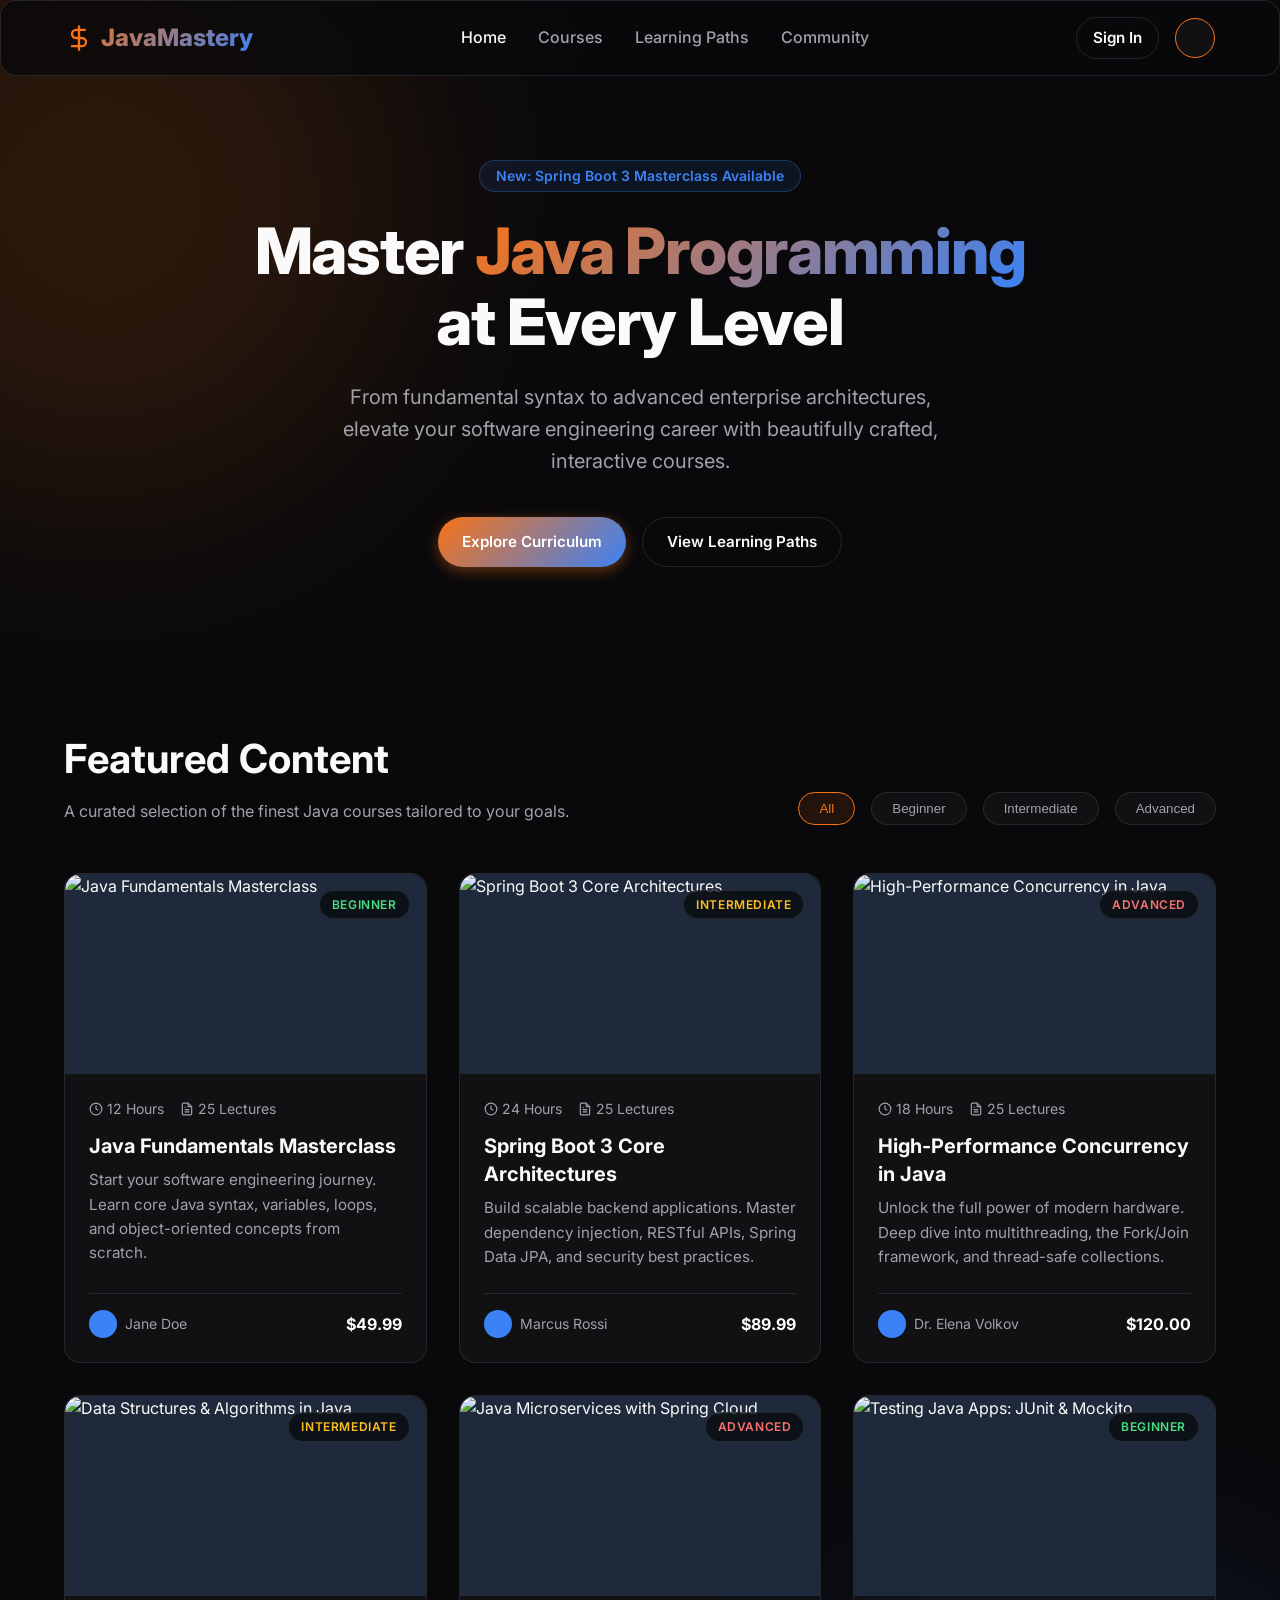
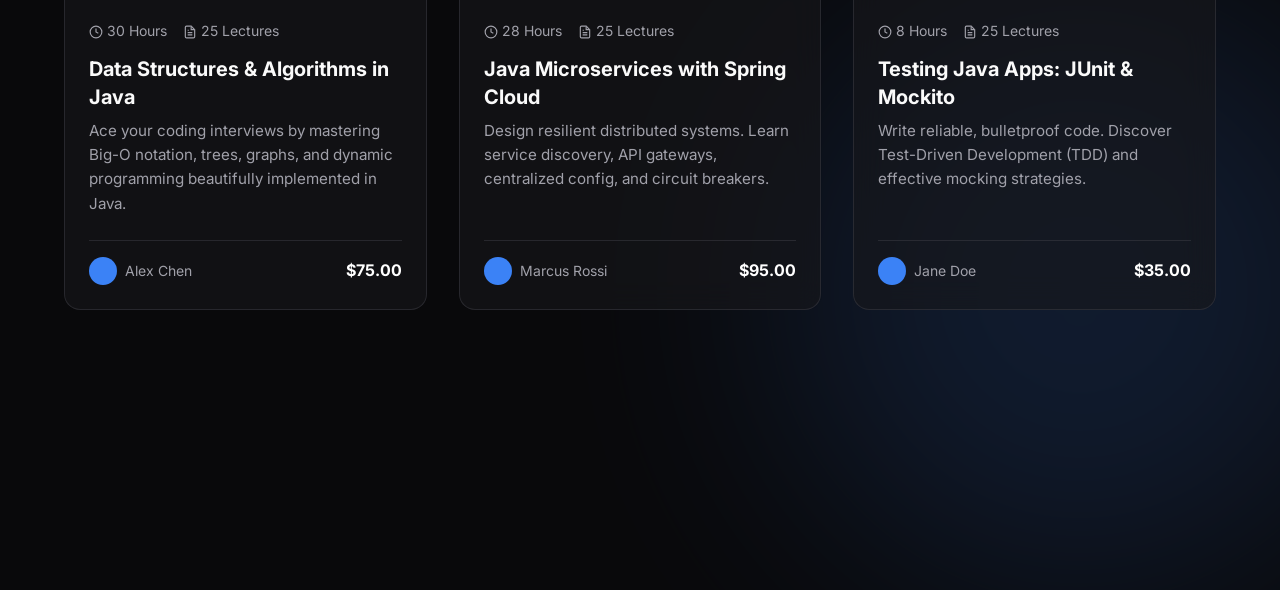
==== index.html @ f6ea21b9 "Initial commit of Java LMS project" ====
<!DOCTYPE html>
<html lang="en">

<head>
  <meta charset="UTF-8">
  <meta name="viewport" content="width=device-width, initial-scale=1.0">
  <title>Java Mastery | Premium Learning Platform</title>
  <meta name="description"
    content="Master Java programming from basic fundamentals to enterprise architectures with our premium courses.">
  <link rel="preconnect" href="https://fonts.googleapis.com">
  <link rel="preconnect" href="https://fonts.gstatic.com" crossorigin>
  <link href="https://fonts.googleapis.com/css2?family=Inter:wght@400;500;600;700;800&display=swap" rel="stylesheet">
  <link rel="stylesheet" href="styles.css">
</head>

<body>
  <!-- Ambient Background -->
  <div class="bg-glow-1"></div>
  <div class="bg-glow-2"></div>

  <!-- Navigation -->
  <nav class="navbar glass">
    <a href="index.html" class="nav-brand">
      <svg width="28" height="28" viewBox="0 0 24 24" fill="none" stroke="currentColor" stroke-width="2"
        stroke-linecap="round" stroke-linejoin="round" style="color: var(--primary);">
        <path d="M12 2v20M17 5H9.5a3.5 3.5 0 0 0 0 7h5a3.5 3.5 0 0 1 0 7H6" />
      </svg>
      JavaMastery
    </a>
    <ul class="nav-links">
      <li><a href="#" class="active">Home</a></li>
      <li><a href="#courses">Courses</a></li>
      <li><a href="#">Learning Paths</a></li>
      <li><a href="#">Community</a></li>
    </ul>
    <div class="nav-actions">
      <a href="auth.html" class="btn btn-outline"
        style="border-radius: 9999px; padding: 0.5rem 1rem; text-decoration: none;">Sign In</a>
      <div class="avatar"></div>
    </div>
  </nav>

  <!-- Hero Section -->
  <header class="hero">
    <div class="badge">New: Spring Boot 3 Masterclass Available</div>
    <h1>Master <span class="text-gradient">Java Programming</span> at Every Level</h1>
    <p>From fundamental syntax to advanced enterprise architectures, elevate your software engineering career with
      beautifully crafted, interactive courses.</p>
    <div class="hero-buttons">
      <a href="#courses" class="btn btn-primary">Explore Curriculum</a>
      <a href="#" class="btn btn-outline">View Learning Paths</a>
    </div>
  </header>

  <!-- Courses Grid Section -->
  <section id="courses" class="courses-section">
    <div class="section-header">
      <div>
        <h2 class="section-title">Featured Content</h2>
        <p class="section-subtitle">A curated selection of the finest Java courses tailored to your goals.</p>
      </div>
      <div class="filter-tabs" id="filter-tabs">
        <button class="filter-tab active" data-filter="all">All</button>
        <button class="filter-tab" data-filter="beginner">Beginner</button>
        <button class="filter-tab" data-filter="intermediate">Intermediate</button>
        <button class="filter-tab" data-filter="advanced">Advanced</button>
      </div>
    </div>

    <!-- Rendered dynamically via JavaScript -->
    <div class="grid" id="courses-grid">
      <!-- Cards will be injected here -->
    </div>
  </section>

  <script src="app.js"></script>
</body>

</html>
---- styles.css ----
:root {
  --bg-dark: #09090b;
  --bg-card: rgba(24, 24, 27, 0.6);
  --bg-card-hover: rgba(39, 39, 42, 0.8);
  --primary: #f97316;
  /* Java orange */
  --primary-hover: #ea580c;
  --secondary: #3b82f6;
  /* Complementary blue */
  --secondary-hover: #2563eb;
  --text-main: #fafafa;
  --text-muted: #a1a1aa;
  --border-color: rgba(63, 63, 70, 0.5);
  --java-gradient: linear-gradient(135deg, var(--primary) 0%, var(--secondary) 100%);
  --glass-blur: blur(16px);
}

* {
  margin: 0;
  padding: 0;
  box-sizing: border-box;
}

body {
  font-family: 'Inter', system-ui, -apple-system, sans-serif;
  background-color: var(--bg-dark);
  color: var(--text-main);
  line-height: 1.6;
  min-height: 100vh;
  overflow-x: hidden;
  position: relative;
}

/* Background Effects */
.bg-glow-1,
.bg-glow-2 {
  position: absolute;
  width: 600px;
  height: 600px;
  border-radius: 50%;
  filter: blur(120px);
  z-index: -1;
  opacity: 0.15;
}

.bg-glow-1 {
  background: var(--primary);
  top: -100px;
  left: -200px;
  animation: float 20s ease-in-out infinite alternate;
}

.bg-glow-2 {
  background: var(--secondary);
  bottom: -200px;
  right: -100px;
  animation: float 25s ease-in-out infinite alternate-reverse;
}

@keyframes float {
  0% {
    transform: translateY(0) scale(1);
  }

  50% {
    transform: translateY(-50px) scale(1.1);
  }

  100% {
    transform: translateY(0) scale(1);
  }
}

/* Glassmorphism Utilities */
.glass {
  background: var(--bg-card);
  backdrop-filter: var(--glass-blur);
  -webkit-backdrop-filter: var(--glass-blur);
  border: 1px solid var(--border-color);
  border-radius: 16px;
  transition: all 0.3s cubic-bezier(0.4, 0, 0.2, 1);
}

/* Buttons */
.btn {
  display: inline-flex;
  align-items: center;
  justify-content: center;
  padding: 0.75rem 1.5rem;
  font-weight: 600;
  border-radius: 9999px;
  cursor: pointer;
  transition: all 0.2s ease;
  text-decoration: none;
  border: none;
  font-family: inherit;
  font-size: 0.95rem;
}

.btn-primary {
  background: var(--java-gradient);
  color: white;
  box-shadow: 0 4px 14px 0 rgba(249, 115, 22, 0.39);
}

.btn-primary:hover {
  transform: translateY(-2px);
  box-shadow: 0 6px 20px rgba(249, 115, 22, 0.4);
}

.btn-outline {
  background: transparent;
  border: 1px solid var(--border-color);
  color: var(--text-main);
}

.btn-outline:hover {
  background: rgba(255, 255, 255, 0.05);
  border-color: var(--text-main);
}

/* Navbar */
.navbar {
  position: fixed;
  top: 0;
  left: 0;
  right: 0;
  display: flex;
  justify-content: space-between;
  align-items: center;
  padding: 1rem 5%;
  z-index: 100;
  background: rgba(9, 9, 11, 0.8);
  backdrop-filter: blur(12px);
  border-bottom: 1px solid var(--border-color);
}

.nav-brand {
  font-size: 1.5rem;
  font-weight: 800;
  background: var(--java-gradient);
  -webkit-background-clip: text;
  -webkit-text-fill-color: transparent;
  display: flex;
  align-items: center;
  gap: 0.5rem;
  text-decoration: none;
}

.nav-links {
  display: flex;
  gap: 2rem;
  list-style: none;
}

.nav-links a {
  color: var(--text-muted);
  text-decoration: none;
  font-weight: 500;
  transition: color 0.2s;
}

.nav-links a:hover,
.nav-links a.active {
  color: var(--text-main);
}

.nav-actions {
  display: flex;
  gap: 1rem;
  align-items: center;
}

.avatar {
  width: 40px;
  height: 40px;
  border-radius: 50%;
  background: var(--bg-card);
  border: 1px solid var(--primary);
  cursor: pointer;
}

/* Hero Section */
.hero {
  padding: 10rem 5% 5rem;
  text-align: center;
  max-width: 900px;
  margin: 0 auto;
}

.badge {
  display: inline-block;
  padding: 0.25rem 1rem;
  border-radius: 9999px;
  background: rgba(59, 130, 246, 0.1);
  color: var(--secondary);
  border: 1px solid rgba(59, 130, 246, 0.3);
  font-size: 0.875rem;
  font-weight: 600;
  margin-bottom: 1.5rem;
}

.hero h1 {
  font-size: 4rem;
  line-height: 1.1;
  font-weight: 800;
  letter-spacing: -0.02em;
  margin-bottom: 1.5rem;
}

.text-gradient {
  background: var(--java-gradient);
  -webkit-background-clip: text;
  -webkit-text-fill-color: transparent;
}

.hero p {
  color: var(--text-muted);
  font-size: 1.25rem;
  margin-bottom: 2.5rem;
  max-width: 600px;
  margin-inline: auto;
}

.hero-buttons {
  display: flex;
  gap: 1rem;
  justify-content: center;
}

/* Course Grid */
.courses-section {
  padding: 5rem 5%;
  max-width: 1400px;
  margin: 0 auto;
}

.section-header {
  display: flex;
  justify-content: space-between;
  align-items: flex-end;
  margin-bottom: 3rem;
}

.section-title {
  font-size: 2.5rem;
  font-weight: 700;
}

.section-subtitle {
  color: var(--text-muted);
  margin-top: 0.5rem;
}

.filter-tabs {
  display: flex;
  gap: 1rem;
}

.filter-tab {
  background: var(--bg-card);
  border: 1px solid var(--border-color);
  color: var(--text-muted);
  padding: 0.5rem 1.25rem;
  border-radius: 9999px;
  cursor: pointer;
  transition: all 0.2s;
}

.filter-tab.active,
.filter-tab:hover {
  background: rgba(249, 115, 22, 0.1);
  color: var(--primary);
  border-color: var(--primary);
}

.grid {
  display: grid;
  grid-template-columns: repeat(auto-fill, minmax(320px, 1fr));
  gap: 2rem;
}

.course-card {
  display: flex;
  flex-direction: column;
  overflow: hidden;
  text-decoration: none;
  color: inherit;
  cursor: pointer;
}

.course-card:hover {
  transform: translateY(-8px);
  border-color: var(--primary);
  box-shadow: 0 10px 30px rgba(0, 0, 0, 0.5);
}

.course-image-wrapper {
  position: relative;
  width: 100%;
  height: 200px;
  background: #1e293b;
  overflow: hidden;
  border-radius: 16px 16px 0 0;
}

.course-image-wrapper img {
  width: 100%;
  height: 100%;
  object-fit: cover;
  transition: transform 0.5s ease;
}

.course-card:hover .course-image-wrapper img {
  transform: scale(1.05);
}

.course-level {
  position: absolute;
  top: 1rem;
  right: 1rem;
  background: rgba(0, 0, 0, 0.6);
  backdrop-filter: blur(8px);
  padding: 0.25rem 0.75rem;
  border-radius: 9999px;
  font-size: 0.75rem;
  font-weight: 600;
  text-transform: uppercase;
  letter-spacing: 0.05em;
  border: 1px solid rgba(255, 255, 255, 0.1);
}

.level-beginner {
  color: #4ade80;
}

.level-intermediate {
  color: #fbbf24;
}

.level-advanced {
  color: #f87171;
}

.course-content {
  padding: 1.5rem;
  flex: 1;
  display: flex;
  flex-direction: column;
}

.course-meta {
  display: flex;
  gap: 1rem;
  color: var(--text-muted);
  font-size: 0.875rem;
  margin-bottom: 0.75rem;
}

.course-meta span {
  display: flex;
  align-items: center;
  gap: 0.25rem;
}

.course-title {
  font-size: 1.25rem;
  font-weight: 700;
  margin-bottom: 0.5rem;
  line-height: 1.4;
}

.course-desc {
  color: var(--text-muted);
  font-size: 0.95rem;
  margin-bottom: 1.5rem;
  flex: 1;
}

.course-footer {
  display: flex;
  justify-content: space-between;
  align-items: center;
  padding-top: 1rem;
  border-top: 1px solid var(--border-color);
}

.instructor {
  display: flex;
  align-items: center;
  gap: 0.5rem;
}

.instructor-avatar {
  width: 28px;
  height: 28px;
  border-radius: 50%;
  background: var(--secondary);
}

.instructor-name {
  font-size: 0.875rem;
  color: var(--text-muted);
}

.price {
  font-weight: 700;
  color: white;
}

/* COURSE PLAYER LAYOUT */
.player-layout {
  display: flex;
  height: 100vh;
  overflow: hidden;
  background-color: var(--bg-dark);
}

.player-sidebar {
  width: 350px;
  background: rgba(9, 9, 11, 0.9);
  border-right: 1px solid var(--border-color);
  display: flex;
  flex-direction: column;
  z-index: 10;
  transition: transform 0.3s ease;
}

.sidebar-header {
  padding: 1.5rem;
  border-bottom: 1px solid var(--border-color);
  display: flex;
  align-items: center;
  gap: 1rem;
}

.back-btn {
  color: var(--text-muted);
  background: none;
  border: none;
  cursor: pointer;
  display: flex;
  align-items: center;
  justify-content: center;
  width: 36px;
  height: 36px;
  border-radius: 50%;
  transition: background 0.2s;
}

.back-btn:hover {
  background: rgba(255, 255, 255, 0.1);
  color: white;
}

.course-progress {
  padding: 1.5rem;
  border-bottom: 1px solid var(--border-color);
}

.progress-header {
  display: flex;
  justify-content: space-between;
  margin-bottom: 0.5rem;
  font-size: 0.875rem;
}

.progress-bar {
  height: 6px;
  background: rgba(255, 255, 255, 0.1);
  border-radius: 3px;
  overflow: hidden;
}

.progress-fill {
  height: 100%;
  background: var(--java-gradient);
  width: 12%;
  /* dynamic */
  border-radius: 3px;
}

.curriculum {
  flex: 1;
  overflow-y: auto;
}

.section {
  border-bottom: 1px solid var(--border-color);
}

.section-header-btn {
  width: 100%;
  text-align: left;
  background: none;
  border: none;
  padding: 1rem 1.5rem;
  color: var(--text-main);
  font-weight: 600;
  cursor: pointer;
  display: flex;
  justify-content: space-between;
  align-items: center;
  transition: background 0.2s;
}

.section-header-btn:hover {
  background: rgba(255, 255, 255, 0.03);
}

.section-header-btn svg {
  transition: transform 0.2s;
}

.section.active .section-header-btn svg {
  transform: rotate(180deg);
}

.section-content {
  display: none;
  background: rgba(0, 0, 0, 0.2);
}

.section.active .section-content {
  display: block;
}

.lesson-item {
  display: flex;
  align-items: flex-start;
  gap: 1rem;
  padding: 0.75rem 1.5rem;
  cursor: pointer;
  transition: background 0.2s;
  color: var(--text-muted);
  text-decoration: none;
}

.lesson-item:hover {
  background: rgba(255, 255, 255, 0.05);
}

.lesson-item.active {
  background: rgba(59, 130, 246, 0.1);
  color: var(--secondary);
  border-left: 2px solid var(--secondary);
}

.lesson-icon {
  margin-top: 0.2rem;
  color: inherit;
}

.lesson-details {
  flex: 1;
}

.lesson-title {
  font-size: 0.95rem;
  margin-bottom: 0.2rem;
}

.lesson-duration {
  font-size: 0.75rem;
  opacity: 0.7;
}

.player-main {
  flex: 1;
  display: flex;
  flex-direction: column;
  overflow-y: auto;
  position: relative;
}

/* Add subtle texture background */
.player-main::before {
  content: '';
  position: absolute;
  top: 0;
  left: 0;
  right: 0;
  height: 50vh;
  background: radial-gradient(circle at top, rgba(59, 130, 246, 0.1) 0%, transparent 60%);
  z-index: 0;
  pointer-events: none;
}

.video-container {
  width: 100%;
  max-width: 1200px;
  margin: 0 auto;
  padding: 2rem;
  position: relative;
  z-index: 1;
}

.video-wrapper {
  position: relative;
  width: 100%;
  padding-bottom: 56.25%;
  /* 16:9 aspect ratio */
  background: #000;
  border-radius: 16px;
  overflow: hidden;
  box-shadow: 0 20px 40px rgba(0, 0, 0, 0.5);
  border: 1px solid var(--border-color);
}

.video-placeholder {
  position: absolute;
  top: 0;
  left: 0;
  width: 100%;
  height: 100%;
  display: flex;
  flex-direction: column;
  align-items: center;
  justify-content: center;
  background: linear-gradient(to bottom right, #1e293b, #0f172a);
}

.play-button {
  width: 80px;
  height: 80px;
  background: rgba(249, 115, 22, 0.9);
  border-radius: 50%;
  display: flex;
  align-items: center;
  justify-content: center;
  cursor: pointer;
  transition: all 0.3s cubic-bezier(0.175, 0.885, 0.32, 1.275);
  box-shadow: 0 0 30px rgba(249, 115, 22, 0.4);
}

.play-button:hover {
  transform: scale(1.1);
  background: var(--primary);
  box-shadow: 0 0 50px rgba(249, 115, 22, 0.6);
}

.play-button svg {
  color: white;
  margin-left: 6px;
  /* optial alignment for play triangle */
}

.video-overlay-text {
  margin-top: 1.5rem;
  font-size: 1.25rem;
  font-weight: 600;
  color: rgba(255, 255, 255, 0.8);
}

.content-area {
  max-width: 1200px;
  margin: 0 auto;
  width: 100%;
  padding: 0 2rem 4rem;
  position: relative;
  z-index: 1;
}

.content-header {
  display: flex;
  justify-content: space-between;
  align-items: center;
  margin-bottom: 2rem;
}

.lesson-main-title {
  font-size: 2rem;
  font-weight: 700;
}

.content-tabs {
  display: flex;
  gap: 2rem;
  border-bottom: 1px solid var(--border-color);
  margin-bottom: 2rem;
}

.tab-btn {
  background: none;
  border: none;
  color: var(--text-muted);
  font-size: 1rem;
  font-weight: 500;
  padding: 1rem 0;
  cursor: pointer;
  position: relative;
  transition: color 0.2s;
}

.tab-btn:hover {
  color: var(--text-main);
}

.tab-btn.active {
  color: var(--primary);
}

.tab-btn.active::after {
  content: '';
  position: absolute;
  bottom: -1px;
  left: 0;
  right: 0;
  height: 2px;
  background: var(--primary);
  border-radius: 2px 2px 0 0;
}

.tab-pane {
  display: none;
  animation: fadeIn 0.3s ease;
}

.tab-pane.active {
  display: block;
}

@keyframes fadeIn {
  from {
    opacity: 0;
    transform: translateY(10px);
  }

  to {
    opacity: 1;
    transform: translateY(0);
  }
}

.overview-content h3 {
  margin-top: 2rem;
  margin-bottom: 1rem;
  font-size: 1.25rem;
  color: var(--text-main);
}

.overview-content p {
  color: var(--text-muted);
  margin-bottom: 1rem;
}

/* Code Snippet Area in Overview */
.code-block {
  background: #1e1e1e;
  border-radius: 8px;
  padding: 1.5rem;
  font-family: 'Consolas', 'Monaco', monospace;
  font-size: 0.9rem;
  color: #d4d4d4;
  overflow-x: auto;
  border: 1px solid var(--border-color);
  margin: 1.5rem 0;
}

.kw {
  color: #569cd6;
}

/* keyword */
.str {
  color: #ce9178;
}

/* string */
.typ {
  color: #4ec9b0;
}

/* type */
.cmnt {
  color: #6a9955;
}

/* comment */
.fn {
  color: #dcdcaa;
}

/* function */

/* Responsive */
@media (max-width: 1024px) {
  .hero h1 {
    font-size: 3rem;
  }

  .player-sidebar {
    position: absolute;
    left: -350px;
    height: 100%;
    box-shadow: 20px 0 50px rgba(0, 0, 0, 0.5);
  }

  .player-sidebar.show {
    left: 0;
  }

  .menu-toggle {
    display: block;
  }
}

@media (max-width: 768px) {
  .hero h1 {
    font-size: 2.5rem;
  }

  .nav-links {
    display: none;
  }

  .grid {
    grid-template-columns: 1fr;
  }

  .video-container {
    padding: 1rem;
  }

  .content-area {
    padding: 0 1rem 2rem;
  }

  .content-tabs {
    gap: 1rem;
    overflow-x: auto;
    white-space: nowrap;
  }
}

/* Auth Pages */
.auth-page {
  display: flex;
  align-items: center;
  justify-content: center;
  min-height: 100vh;
  padding: 2rem;
  background-color: var(--bg-dark);
}

.auth-container {
  width: 100%;
  max-width: 450px;
  position: relative;
  overflow: hidden;
  padding: 3rem 2.5rem;
  z-index: 10;
  box-shadow: 0 25px 50px -12px rgba(0, 0, 0, 0.5);
}

.auth-header {
  text-align: center;
  margin-bottom: 2.5rem;
}

.auth-title {
  font-size: 2rem;
  font-weight: 700;
  margin-bottom: 0.5rem;
}

.auth-subtitle {
  color: var(--text-muted);
}

.auth-form-group {
  margin-bottom: 1.5rem;
}

.auth-label {
  display: block;
  font-size: 0.875rem;
  font-weight: 500;
  margin-bottom: 0.5rem;
  color: var(--text-muted);
}

.auth-input {
  width: 100%;
  padding: 0.875rem 1.25rem;
  background: rgba(0, 0, 0, 0.2);
  border: 1px solid var(--border-color);
  border-radius: 8px;
  color: var(--text-main);
  font-family: inherit;
  font-size: 1rem;
  transition: all 0.2s;
}

.auth-input:focus {
  outline: none;
  border-color: var(--primary);
  box-shadow: 0 0 0 3px rgba(249, 115, 22, 0.2);
}

.auth-btn {
  width: 100%;
  padding: 1rem;
  font-size: 1rem;
  margin-top: 1rem;
}

.auth-switch {
  text-align: center;
  margin-top: 2rem;
  font-size: 0.95rem;
  color: var(--text-muted);
}

.auth-link {
  color: var(--primary);
  text-decoration: none;
  font-weight: 600;
  cursor: pointer;
  transition: color 0.2s;
}

.auth-link:hover {
  color: var(--primary-hover);
}

.auth-view {
  display: none;
  animation: fadeIn 0.4s ease;
}

.auth-view.active {
  display: block;
}
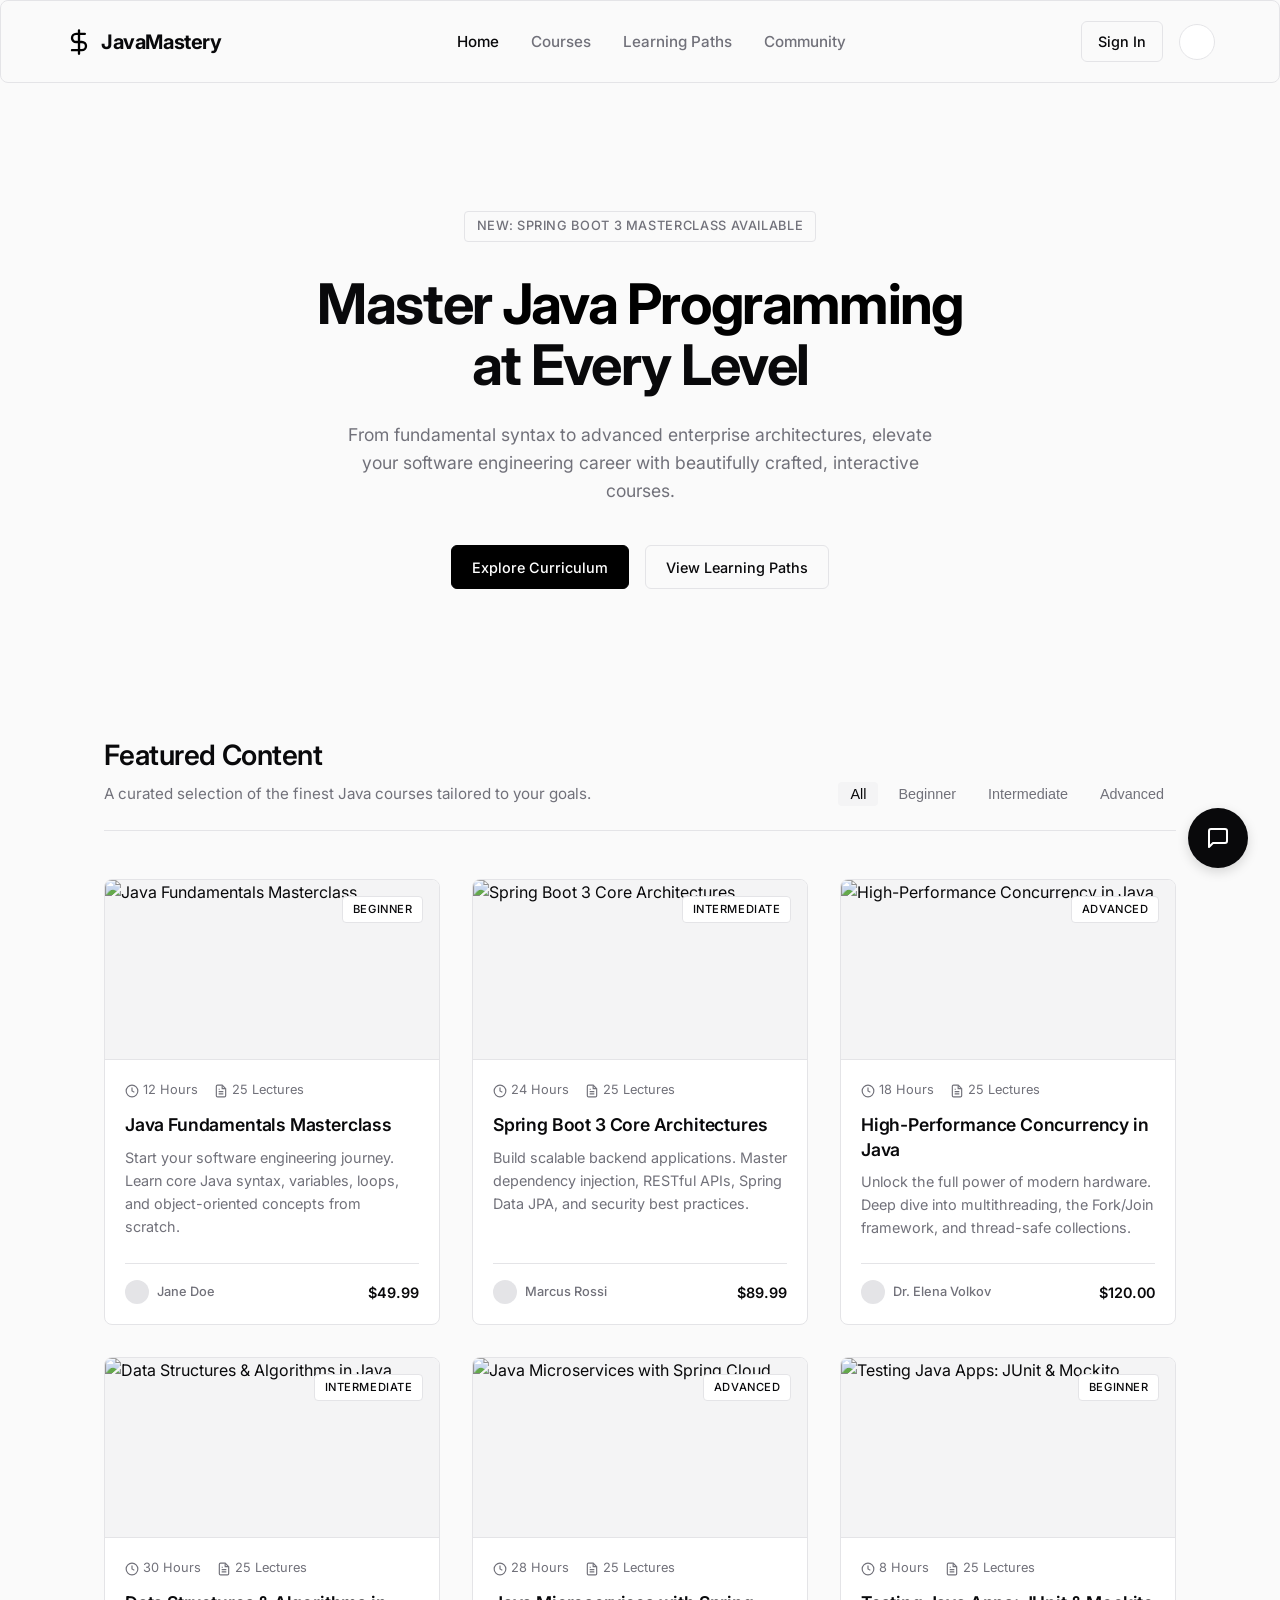
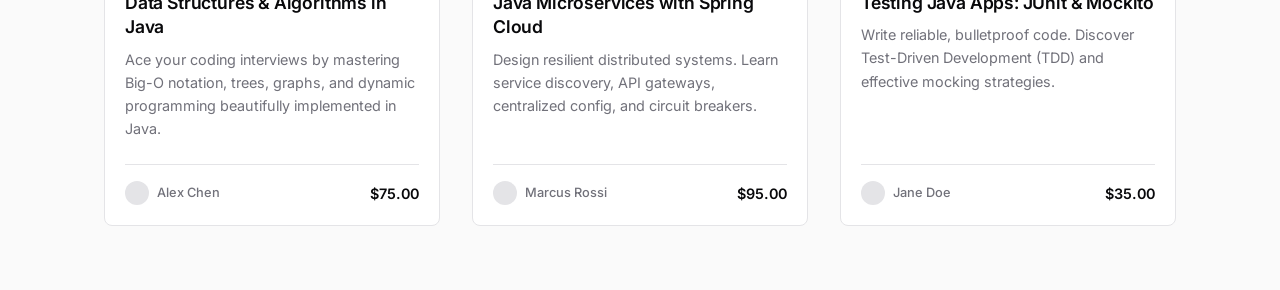
==== commit d4a59ec7: "Update space" ====
--- a/index.html
+++ b/index.html
@@ -34,8 +34,7 @@
       <li><a href="#">Community</a></li>
     </ul>
     <div class="nav-actions">
-      <a href="auth.html" class="btn btn-outline"
-        style="border-radius: 9999px; padding: 0.5rem 1rem; text-decoration: none;">Sign In</a>
+      <a href="auth.html" class="btn btn-outline" style="padding: 0.5rem 1rem; text-decoration: none;">Sign In</a>
       <div class="avatar"></div>
     </div>
   </nav>
@@ -73,6 +72,29 @@
     </div>
   </section>
 
+  <!-- AI Chatbot UI -->
+  <div class="chatbot-container">
+    <button id="chatbot-toggle" class="chatbot-btn">
+      <svg width="24" height="24" viewBox="0 0 24 24" fill="none" stroke="currentColor" stroke-width="2"
+        stroke-linecap="round" stroke-linejoin="round">
+        <path d="M21 15a2 2 0 0 1-2 2H7l-4 4V5a2 2 0 0 1 2-2h14a2 2 0 0 1 2 2z"></path>
+      </svg>
+    </button>
+    <div id="chatbot-window" class="chatbot-window glass">
+      <div class="chatbot-header">
+        <h4>Java Tutor AI</h4>
+        <button id="chatbot-close" class="chatbot-close-btn">&times;</button>
+      </div>
+      <div id="chatbot-messages" class="chatbot-messages">
+        <div class="msg bot-msg">Hello! How can I help you with your Java learning today?</div>
+      </div>
+      <div class="chatbot-input-container">
+        <input type="text" id="chatbot-input" placeholder="Type a message..." />
+        <button id="chatbot-send" class="btn btn-primary">Send</button>
+      </div>
+    </div>
+  </div>
+
   <script src="app.js"></script>
 </body>
 
--- a/styles.css
+++ b/styles.css
@@ -1,18 +1,16 @@
 :root {
-  --bg-dark: #09090b;
-  --bg-card: rgba(24, 24, 27, 0.6);
-  --bg-card-hover: rgba(39, 39, 42, 0.8);
-  --primary: #f97316;
-  /* Java orange */
-  --primary-hover: #ea580c;
-  --secondary: #3b82f6;
-  /* Complementary blue */
-  --secondary-hover: #2563eb;
-  --text-main: #fafafa;
-  --text-muted: #a1a1aa;
-  --border-color: rgba(63, 63, 70, 0.5);
-  --java-gradient: linear-gradient(135deg, var(--primary) 0%, var(--secondary) 100%);
-  --glass-blur: blur(16px);
+  --bg-dark: #fafafa;
+  --bg-card: #ffffff;
+  --bg-card-hover: #f4f4f5;
+  --primary: #000000;
+  --primary-hover: #3f3f46;
+  --secondary: #52525b;
+  --secondary-hover: #18181b;
+  --text-main: #09090b;
+  --text-muted: #71717a;
+  --border-color: #e4e4e7;
+  --java-gradient: #000000;
+  --glass-blur: blur(0px);
 }
 
 * {
@@ -29,56 +27,22 @@
   min-height: 100vh;
   overflow-x: hidden;
   position: relative;
-}
-
-/* Background Effects */
+  -webkit-font-smoothing: antialiased;
+}
+
+/* Hide Background Effects for minimalism */
 .bg-glow-1,
 .bg-glow-2 {
-  position: absolute;
-  width: 600px;
-  height: 600px;
-  border-radius: 50%;
-  filter: blur(120px);
-  z-index: -1;
-  opacity: 0.15;
-}
-
-.bg-glow-1 {
-  background: var(--primary);
-  top: -100px;
-  left: -200px;
-  animation: float 20s ease-in-out infinite alternate;
-}
-
-.bg-glow-2 {
-  background: var(--secondary);
-  bottom: -200px;
-  right: -100px;
-  animation: float 25s ease-in-out infinite alternate-reverse;
-}
-
-@keyframes float {
-  0% {
-    transform: translateY(0) scale(1);
-  }
-
-  50% {
-    transform: translateY(-50px) scale(1.1);
-  }
-
-  100% {
-    transform: translateY(0) scale(1);
-  }
-}
-
-/* Glassmorphism Utilities */
+  display: none;
+}
+
+/* Utilities */
 .glass {
   background: var(--bg-card);
-  backdrop-filter: var(--glass-blur);
-  -webkit-backdrop-filter: var(--glass-blur);
-  border: 1px solid var(--border-color);
-  border-radius: 16px;
-  transition: all 0.3s cubic-bezier(0.4, 0, 0.2, 1);
+  border: 1px solid var(--border-color);
+  border-radius: 8px;
+  /* Sharper corners for minimalism */
+  transition: all 0.2s ease;
 }
 
 /* Buttons */
@@ -86,26 +50,26 @@
   display: inline-flex;
   align-items: center;
   justify-content: center;
-  padding: 0.75rem 1.5rem;
-  font-weight: 600;
-  border-radius: 9999px;
+  padding: 0.6rem 1.25rem;
+  font-weight: 500;
+  border-radius: 6px;
   cursor: pointer;
   transition: all 0.2s ease;
   text-decoration: none;
-  border: none;
+  border: 1px solid transparent;
   font-family: inherit;
-  font-size: 0.95rem;
+  font-size: 0.9rem;
 }
 
 .btn-primary {
-  background: var(--java-gradient);
-  color: white;
-  box-shadow: 0 4px 14px 0 rgba(249, 115, 22, 0.39);
+  background: var(--primary);
+  color: #fff;
+  border-color: var(--primary);
 }
 
 .btn-primary:hover {
-  transform: translateY(-2px);
-  box-shadow: 0 6px 20px rgba(249, 115, 22, 0.4);
+  background: var(--primary-hover);
+  border-color: var(--primary-hover);
 }
 
 .btn-outline {
@@ -115,36 +79,35 @@
 }
 
 .btn-outline:hover {
-  background: rgba(255, 255, 255, 0.05);
+  background: var(--bg-card-hover);
   border-color: var(--text-main);
 }
 
 /* Navbar */
 .navbar {
-  position: fixed;
+  position: sticky;
   top: 0;
   left: 0;
   right: 0;
   display: flex;
   justify-content: space-between;
   align-items: center;
-  padding: 1rem 5%;
+  padding: 1.25rem 5%;
   z-index: 100;
-  background: rgba(9, 9, 11, 0.8);
-  backdrop-filter: blur(12px);
+  background: rgba(250, 250, 250, 0.9);
+  backdrop-filter: blur(8px);
   border-bottom: 1px solid var(--border-color);
 }
 
 .nav-brand {
-  font-size: 1.5rem;
-  font-weight: 800;
-  background: var(--java-gradient);
-  -webkit-background-clip: text;
-  -webkit-text-fill-color: transparent;
+  font-size: 1.25rem;
+  font-weight: 700;
+  color: var(--text-main);
   display: flex;
   align-items: center;
   gap: 0.5rem;
   text-decoration: none;
+  letter-spacing: -0.02em;
 }
 
 .nav-links {
@@ -157,6 +120,7 @@
   color: var(--text-muted);
   text-decoration: none;
   font-weight: 500;
+  font-size: 0.95rem;
   transition: color 0.2s;
 }
 
@@ -172,51 +136,54 @@
 }
 
 .avatar {
-  width: 40px;
-  height: 40px;
+  width: 36px;
+  height: 36px;
   border-radius: 50%;
   background: var(--bg-card);
-  border: 1px solid var(--primary);
+  border: 1px solid var(--border-color);
   cursor: pointer;
 }
 
 /* Hero Section */
 .hero {
-  padding: 10rem 5% 5rem;
+  padding: 8rem 5% 5rem;
   text-align: center;
-  max-width: 900px;
+  max-width: 800px;
   margin: 0 auto;
 }
 
 .badge {
   display: inline-block;
-  padding: 0.25rem 1rem;
-  border-radius: 9999px;
-  background: rgba(59, 130, 246, 0.1);
-  color: var(--secondary);
-  border: 1px solid rgba(59, 130, 246, 0.3);
-  font-size: 0.875rem;
-  font-weight: 600;
+  padding: 0.25rem 0.75rem;
+  border-radius: 4px;
+  background: transparent;
+  color: var(--text-muted);
+  border: 1px solid var(--border-color);
+  font-size: 0.8rem;
+  font-weight: 500;
+  margin-bottom: 2rem;
+  text-transform: uppercase;
+  letter-spacing: 0.05em;
+}
+
+.hero h1 {
+  font-size: 3.5rem;
+  line-height: 1.1;
+  font-weight: 700;
+  letter-spacing: -0.03em;
   margin-bottom: 1.5rem;
-}
-
-.hero h1 {
-  font-size: 4rem;
-  line-height: 1.1;
-  font-weight: 800;
-  letter-spacing: -0.02em;
-  margin-bottom: 1.5rem;
+  color: var(--text-main);
 }
 
 .text-gradient {
-  background: var(--java-gradient);
-  -webkit-background-clip: text;
-  -webkit-text-fill-color: transparent;
+  background: none;
+  color: var(--primary);
+  -webkit-text-fill-color: var(--primary);
 }
 
 .hero p {
   color: var(--text-muted);
-  font-size: 1.25rem;
+  font-size: 1.1rem;
   margin-bottom: 2.5rem;
   max-width: 600px;
   margin-inline: auto;
@@ -230,8 +197,8 @@
 
 /* Course Grid */
 .courses-section {
-  padding: 5rem 5%;
-  max-width: 1400px;
+  padding: 4rem 5%;
+  max-width: 1200px;
   margin: 0 auto;
 }
 
@@ -240,43 +207,48 @@
   justify-content: space-between;
   align-items: flex-end;
   margin-bottom: 3rem;
+  border-bottom: 1px solid var(--border-color);
+  padding-bottom: 1.5rem;
 }
 
 .section-title {
-  font-size: 2.5rem;
-  font-weight: 700;
+  font-size: 1.75rem;
+  font-weight: 600;
+  letter-spacing: -0.02em;
 }
 
 .section-subtitle {
   color: var(--text-muted);
-  margin-top: 0.5rem;
+  margin-top: 0.25rem;
+  font-size: 0.95rem;
 }
 
 .filter-tabs {
   display: flex;
-  gap: 1rem;
+  gap: 0.5rem;
 }
 
 .filter-tab {
-  background: var(--bg-card);
-  border: 1px solid var(--border-color);
-  color: var(--text-muted);
-  padding: 0.5rem 1.25rem;
-  border-radius: 9999px;
+  background: transparent;
+  border: none;
+  color: var(--text-muted);
+  padding: 0.25rem 0.75rem;
+  font-size: 0.9rem;
+  font-weight: 500;
   cursor: pointer;
   transition: all 0.2s;
+  border-radius: 4px;
 }
 
 .filter-tab.active,
 .filter-tab:hover {
-  background: rgba(249, 115, 22, 0.1);
-  color: var(--primary);
-  border-color: var(--primary);
+  color: var(--text-main);
+  background: var(--bg-card-hover);
 }
 
 .grid {
   display: grid;
-  grid-template-columns: repeat(auto-fill, minmax(320px, 1fr));
+  grid-template-columns: repeat(auto-fill, minmax(300px, 1fr));
   gap: 2rem;
 }
 
@@ -287,63 +259,60 @@
   text-decoration: none;
   color: inherit;
   cursor: pointer;
+  border-radius: 8px;
+  border: 1px solid var(--border-color);
+  background: var(--bg-card);
 }
 
 .course-card:hover {
-  transform: translateY(-8px);
-  border-color: var(--primary);
-  box-shadow: 0 10px 30px rgba(0, 0, 0, 0.5);
+  border-color: var(--text-muted);
 }
 
 .course-image-wrapper {
   position: relative;
   width: 100%;
-  height: 200px;
-  background: #1e293b;
+  height: 180px;
+  background: var(--bg-card-hover);
   overflow: hidden;
-  border-radius: 16px 16px 0 0;
+  border-bottom: 1px solid var(--border-color);
 }
 
 .course-image-wrapper img {
   width: 100%;
   height: 100%;
   object-fit: cover;
-  transition: transform 0.5s ease;
+  filter: grayscale(20%);
+  transition: filter 0.3s ease, transform 0.5s ease;
 }
 
 .course-card:hover .course-image-wrapper img {
-  transform: scale(1.05);
+  filter: grayscale(0%);
+  transform: scale(1.02);
 }
 
 .course-level {
   position: absolute;
   top: 1rem;
   right: 1rem;
-  background: rgba(0, 0, 0, 0.6);
-  backdrop-filter: blur(8px);
-  padding: 0.25rem 0.75rem;
-  border-radius: 9999px;
-  font-size: 0.75rem;
-  font-weight: 600;
+  background: var(--bg-card);
+  color: var(--text-main);
+  padding: 0.2rem 0.6rem;
+  border-radius: 4px;
+  font-size: 0.7rem;
+  font-weight: 500;
   text-transform: uppercase;
   letter-spacing: 0.05em;
-  border: 1px solid rgba(255, 255, 255, 0.1);
-}
-
-.level-beginner {
-  color: #4ade80;
-}
-
-.level-intermediate {
-  color: #fbbf24;
-}
-
+  border: 1px solid var(--border-color);
+}
+
+.level-beginner,
+.level-intermediate,
 .level-advanced {
-  color: #f87171;
+  color: var(--text-main);
 }
 
 .course-content {
-  padding: 1.5rem;
+  padding: 1.25rem;
   flex: 1;
   display: flex;
   flex-direction: column;
@@ -353,7 +322,7 @@
   display: flex;
   gap: 1rem;
   color: var(--text-muted);
-  font-size: 0.875rem;
+  font-size: 0.8rem;
   margin-bottom: 0.75rem;
 }
 
@@ -364,15 +333,16 @@
 }
 
 .course-title {
-  font-size: 1.25rem;
-  font-weight: 700;
+  font-size: 1.1rem;
+  font-weight: 600;
   margin-bottom: 0.5rem;
   line-height: 1.4;
+  letter-spacing: -0.01em;
 }
 
 .course-desc {
   color: var(--text-muted);
-  font-size: 0.95rem;
+  font-size: 0.9rem;
   margin-bottom: 1.5rem;
   flex: 1;
 }
@@ -392,20 +362,22 @@
 }
 
 .instructor-avatar {
-  width: 28px;
-  height: 28px;
+  width: 24px;
+  height: 24px;
   border-radius: 50%;
-  background: var(--secondary);
+  background: var(--border-color);
 }
 
 .instructor-name {
-  font-size: 0.875rem;
-  color: var(--text-muted);
+  font-size: 0.8rem;
+  color: var(--text-muted);
+  font-weight: 500;
 }
 
 .price {
-  font-weight: 700;
-  color: white;
+  font-size: 0.9rem;
+  font-weight: 600;
+  color: var(--text-main);
 }
 
 /* COURSE PLAYER LAYOUT */
@@ -417,17 +389,16 @@
 }
 
 .player-sidebar {
-  width: 350px;
-  background: rgba(9, 9, 11, 0.9);
+  width: 320px;
+  background: var(--bg-card);
   border-right: 1px solid var(--border-color);
   display: flex;
   flex-direction: column;
   z-index: 10;
-  transition: transform 0.3s ease;
 }
 
 .sidebar-header {
-  padding: 1.5rem;
+  padding: 1.25rem;
   border-bottom: 1px solid var(--border-color);
   display: flex;
   align-items: center;
@@ -437,24 +408,25 @@
 .back-btn {
   color: var(--text-muted);
   background: none;
-  border: none;
+  border: 1px solid transparent;
   cursor: pointer;
   display: flex;
   align-items: center;
   justify-content: center;
-  width: 36px;
-  height: 36px;
-  border-radius: 50%;
-  transition: background 0.2s;
+  width: 32px;
+  height: 32px;
+  border-radius: 4px;
+  transition: all 0.2s;
 }
 
 .back-btn:hover {
-  background: rgba(255, 255, 255, 0.1);
-  color: white;
+  background: var(--bg-card-hover);
+  border-color: var(--border-color);
+  color: var(--text-main);
 }
 
 .course-progress {
-  padding: 1.5rem;
+  padding: 1.25rem;
   border-bottom: 1px solid var(--border-color);
 }
 
@@ -462,22 +434,22 @@
   display: flex;
   justify-content: space-between;
   margin-bottom: 0.5rem;
-  font-size: 0.875rem;
+  font-size: 0.8rem;
+  color: var(--text-muted);
 }
 
 .progress-bar {
-  height: 6px;
-  background: rgba(255, 255, 255, 0.1);
-  border-radius: 3px;
+  height: 4px;
+  background: var(--border-color);
+  border-radius: 2px;
   overflow: hidden;
 }
 
 .progress-fill {
   height: 100%;
-  background: var(--java-gradient);
+  background: var(--text-main);
   width: 12%;
-  /* dynamic */
-  border-radius: 3px;
+  border-radius: 2px;
 }
 
 .curriculum {
@@ -494,9 +466,10 @@
   text-align: left;
   background: none;
   border: none;
-  padding: 1rem 1.5rem;
-  color: var(--text-main);
-  font-weight: 600;
+  padding: 1rem 1.25rem;
+  color: var(--text-main);
+  font-weight: 500;
+  font-size: 0.95rem;
   cursor: pointer;
   display: flex;
   justify-content: space-between;
@@ -505,11 +478,12 @@
 }
 
 .section-header-btn:hover {
-  background: rgba(255, 255, 255, 0.03);
+  background: var(--bg-card-hover);
 }
 
 .section-header-btn svg {
   transition: transform 0.2s;
+  color: var(--text-muted);
 }
 
 .section.active .section-header-btn svg {
@@ -518,7 +492,7 @@
 
 .section-content {
   display: none;
-  background: rgba(0, 0, 0, 0.2);
+  background: var(--bg-dark);
 }
 
 .section.active .section-content {
@@ -528,26 +502,27 @@
 .lesson-item {
   display: flex;
   align-items: flex-start;
-  gap: 1rem;
-  padding: 0.75rem 1.5rem;
+  gap: 0.75rem;
+  padding: 0.75rem 1.25rem;
   cursor: pointer;
   transition: background 0.2s;
   color: var(--text-muted);
   text-decoration: none;
+  border-left: 2px solid transparent;
 }
 
 .lesson-item:hover {
-  background: rgba(255, 255, 255, 0.05);
+  background: var(--bg-card-hover);
 }
 
 .lesson-item.active {
-  background: rgba(59, 130, 246, 0.1);
-  color: var(--secondary);
-  border-left: 2px solid var(--secondary);
+  background: var(--bg-card);
+  color: var(--text-main);
+  border-left: 2px solid var(--text-main);
 }
 
 .lesson-icon {
-  margin-top: 0.2rem;
+  margin-top: 0.15rem;
   color: inherit;
 }
 
@@ -556,13 +531,14 @@
 }
 
 .lesson-title {
-  font-size: 0.95rem;
+  font-size: 0.85rem;
   margin-bottom: 0.2rem;
+  font-weight: 500;
 }
 
 .lesson-duration {
-  font-size: 0.75rem;
-  opacity: 0.7;
+  font-size: 0.7rem;
+  color: var(--text-muted);
 }
 
 .player-main {
@@ -571,94 +547,31 @@
   flex-direction: column;
   overflow-y: auto;
   position: relative;
-}
-
-/* Add subtle texture background */
-.player-main::before {
-  content: '';
-  position: absolute;
-  top: 0;
-  left: 0;
-  right: 0;
-  height: 50vh;
-  background: radial-gradient(circle at top, rgba(59, 130, 246, 0.1) 0%, transparent 60%);
-  z-index: 0;
-  pointer-events: none;
+  background: var(--bg-dark);
 }
 
 .video-container {
   width: 100%;
-  max-width: 1200px;
+  max-width: 1000px;
   margin: 0 auto;
   padding: 2rem;
-  position: relative;
-  z-index: 1;
 }
 
 .video-wrapper {
   position: relative;
   width: 100%;
   padding-bottom: 56.25%;
-  /* 16:9 aspect ratio */
   background: #000;
-  border-radius: 16px;
+  border-radius: 8px;
   overflow: hidden;
-  box-shadow: 0 20px 40px rgba(0, 0, 0, 0.5);
-  border: 1px solid var(--border-color);
-}
-
-.video-placeholder {
-  position: absolute;
-  top: 0;
-  left: 0;
-  width: 100%;
-  height: 100%;
-  display: flex;
-  flex-direction: column;
-  align-items: center;
-  justify-content: center;
-  background: linear-gradient(to bottom right, #1e293b, #0f172a);
-}
-
-.play-button {
-  width: 80px;
-  height: 80px;
-  background: rgba(249, 115, 22, 0.9);
-  border-radius: 50%;
-  display: flex;
-  align-items: center;
-  justify-content: center;
-  cursor: pointer;
-  transition: all 0.3s cubic-bezier(0.175, 0.885, 0.32, 1.275);
-  box-shadow: 0 0 30px rgba(249, 115, 22, 0.4);
-}
-
-.play-button:hover {
-  transform: scale(1.1);
-  background: var(--primary);
-  box-shadow: 0 0 50px rgba(249, 115, 22, 0.6);
-}
-
-.play-button svg {
-  color: white;
-  margin-left: 6px;
-  /* optial alignment for play triangle */
-}
-
-.video-overlay-text {
-  margin-top: 1.5rem;
-  font-size: 1.25rem;
-  font-weight: 600;
-  color: rgba(255, 255, 255, 0.8);
+  border: 1px solid var(--border-color);
 }
 
 .content-area {
-  max-width: 1200px;
+  max-width: 1000px;
   margin: 0 auto;
   width: 100%;
   padding: 0 2rem 4rem;
-  position: relative;
-  z-index: 1;
 }
 
 .content-header {
@@ -666,16 +579,19 @@
   justify-content: space-between;
   align-items: center;
   margin-bottom: 2rem;
+  padding-bottom: 1rem;
+  border-bottom: 1px solid var(--border-color);
 }
 
 .lesson-main-title {
-  font-size: 2rem;
-  font-weight: 700;
+  font-size: 1.5rem;
+  font-weight: 600;
+  letter-spacing: -0.02em;
 }
 
 .content-tabs {
   display: flex;
-  gap: 2rem;
+  gap: 1.5rem;
   border-bottom: 1px solid var(--border-color);
   margin-bottom: 2rem;
 }
@@ -684,9 +600,9 @@
   background: none;
   border: none;
   color: var(--text-muted);
-  font-size: 1rem;
-  font-weight: 500;
-  padding: 1rem 0;
+  font-size: 0.9rem;
+  font-weight: 500;
+  padding: 0.75rem 0;
   cursor: pointer;
   position: relative;
   transition: color 0.2s;
@@ -697,7 +613,7 @@
 }
 
 .tab-btn.active {
-  color: var(--primary);
+  color: var(--text-main);
 }
 
 .tab-btn.active::after {
@@ -707,23 +623,22 @@
   left: 0;
   right: 0;
   height: 2px;
-  background: var(--primary);
-  border-radius: 2px 2px 0 0;
+  background: var(--text-main);
 }
 
 .tab-pane {
   display: none;
-  animation: fadeIn 0.3s ease;
 }
 
 .tab-pane.active {
   display: block;
+  animation: fadeIn 0.2s ease;
 }
 
 @keyframes fadeIn {
   from {
     opacity: 0;
-    transform: translateY(10px);
+    transform: translateY(5px);
   }
 
   to {
@@ -733,202 +648,319 @@
 }
 
 .overview-content h3 {
-  margin-top: 2rem;
+  margin-top: 1.5rem;
+  margin-bottom: 0.75rem;
+  font-size: 1.1rem;
+  font-weight: 600;
+  color: var(--text-main);
+}
+
+.overview-content p,
+.overview-content ul {
+  color: var(--text-muted);
+  font-size: 0.95rem;
   margin-bottom: 1rem;
-  font-size: 1.25rem;
-  color: var(--text-main);
-}
-
-.overview-content p {
-  color: var(--text-muted);
-  margin-bottom: 1rem;
-}
-
-/* Code Snippet Area in Overview */
+}
+
 .code-block {
-  background: #1e1e1e;
+  background: #f4f4f5;
+  border-radius: 6px;
+  padding: 1.25rem;
+  font-family: 'SFMono-Regular', Consolas, 'Liberation Mono', Menlo, monospace;
+  font-size: 0.85rem;
+  color: #24292e;
+  overflow-x: auto;
+  border: 1px solid var(--border-color);
+  margin: 1.5rem 0;
+}
+
+/* Light mode syntax highlighting colors */
+.kw {
+  color: #d73a49;
+}
+
+.str {
+  color: #032f62;
+}
+
+.typ {
+  color: #6f42c1;
+}
+
+.cmnt {
+  color: #6a737d;
+}
+
+.fn {
+  color: #005cc5;
+}
+
+/* Auth Page overrides */
+.auth-page {
+  display: flex;
+  align-items: center;
+  justify-content: center;
+  background: var(--bg-dark);
+}
+
+.auth-container {
+  width: 100%;
+  max-width: 400px;
+  padding: 2.5rem;
   border-radius: 8px;
-  padding: 1.5rem;
-  font-family: 'Consolas', 'Monaco', monospace;
+  background: var(--bg-card);
+  border: 1px solid var(--border-color);
+  box-shadow: 0 4px 20px rgba(0, 0, 0, 0.03);
+}
+
+.auth-header {
+  text-align: center;
+  margin-bottom: 2rem;
+}
+
+.auth-title {
+  font-size: 1.5rem;
+  font-weight: 700;
+  margin-bottom: 0.5rem;
+  letter-spacing: -0.02em;
+}
+
+.auth-subtitle {
+  color: var(--text-muted);
   font-size: 0.9rem;
-  color: #d4d4d4;
-  overflow-x: auto;
-  border: 1px solid var(--border-color);
-  margin: 1.5rem 0;
-}
-
-.kw {
-  color: #569cd6;
-}
-
-/* keyword */
-.str {
-  color: #ce9178;
-}
-
-/* string */
-.typ {
-  color: #4ec9b0;
-}
-
-/* type */
-.cmnt {
-  color: #6a9955;
-}
-
-/* comment */
-.fn {
-  color: #dcdcaa;
-}
-
-/* function */
-
-/* Responsive */
+}
+
+.auth-form-group {
+  margin-bottom: 1.25rem;
+}
+
+.auth-label {
+  display: block;
+  font-size: 0.8rem;
+  font-weight: 500;
+  margin-bottom: 0.5rem;
+  color: var(--text-main);
+}
+
+.auth-input {
+  width: 100%;
+  padding: 0.6rem 0.75rem;
+  background: transparent;
+  border: 1px solid var(--border-color);
+  border-radius: 4px;
+  color: var(--text-main);
+  font-size: 0.9rem;
+  font-family: inherit;
+  transition: border-color 0.2s;
+}
+
+.auth-input:focus {
+  outline: none;
+  border-color: var(--text-main);
+}
+
+.auth-btn {
+  width: 100%;
+  margin-top: 1rem;
+}
+
+.auth-switch {
+  text-align: center;
+  margin-top: 1.5rem;
+  font-size: 0.85rem;
+  color: var(--text-muted);
+}
+
+.auth-link {
+  color: var(--text-main);
+  text-decoration: none;
+  font-weight: 500;
+  cursor: pointer;
+}
+
+.auth-link:hover {
+  text-decoration: underline;
+}
+
+.auth-view {
+  display: none;
+}
+
+.auth-view.active {
+  display: block;
+  animation: fadeIn 0.3s ease;
+}
+
+.back-home-btn {
+  position: absolute;
+  top: 2rem;
+  left: 2rem;
+  width: 40px;
+  height: 40px;
+  display: flex;
+  align-items: center;
+  justify-content: center;
+  text-decoration: none;
+  color: var(--text-main);
+  border-radius: 50%;
+  border: 1px solid var(--border-color);
+  background: var(--bg-card);
+  transition: all 0.2s;
+}
+
+.back-home-btn:hover {
+  background: var(--bg-card-hover);
+}
+
 @media (max-width: 1024px) {
-  .hero h1 {
-    font-size: 3rem;
-  }
-
-  .player-sidebar {
-    position: absolute;
-    left: -350px;
-    height: 100%;
-    box-shadow: 20px 0 50px rgba(0, 0, 0, 0.5);
-  }
-
-  .player-sidebar.show {
-    left: 0;
-  }
-
-  .menu-toggle {
-    display: block;
-  }
-}
-
-@media (max-width: 768px) {
   .hero h1 {
     font-size: 2.5rem;
   }
 
-  .nav-links {
-    display: none;
+  .player-sidebar {
+    position: absolute;
+    left: -320px;
+    height: 100%;
+    box-shadow: 4px 0 15px rgba(0, 0, 0, 0.05);
   }
-
-  .grid {
-    grid-template-columns: 1fr;
-  }
-
-  .video-container {
-    padding: 1rem;
-  }
-
-  .content-area {
-    padding: 0 1rem 2rem;
-  }
-
-  .content-tabs {
-    gap: 1rem;
-    overflow-x: auto;
-    white-space: nowrap;
-  }
-}
-
-/* Auth Pages */
-.auth-page {
+}
+
+/* AI Chatbot */
+.chatbot-container {
+  position: fixed;
+  bottom: 2rem;
+  right: 2rem;
+  z-index: 999;
+}
+
+.chatbot-btn {
+  width: 60px;
+  height: 60px;
+  border-radius: 50%;
+  background: var(--text-main);
+  color: var(--bg-card);
+  border: none;
+  cursor: pointer;
+  box-shadow: 0 4px 12px rgba(0, 0, 0, 0.15);
   display: flex;
   align-items: center;
   justify-content: center;
-  min-height: 100vh;
-  padding: 2rem;
-  background-color: var(--bg-dark);
-}
-
-.auth-container {
-  width: 100%;
-  max-width: 450px;
-  position: relative;
+  transition: transform 0.2s ease, background 0.2s ease;
+}
+
+.chatbot-btn:hover {
+  transform: translateY(-4px);
+  background: var(--primary-hover);
+}
+
+.chatbot-window {
+  position: absolute;
+  bottom: 80px;
+  right: 0;
+  width: 350px;
+  max-height: 500px;
+  display: flex;
+  flex-direction: column;
+  box-shadow: 0 10px 30px rgba(0, 0, 0, 0.1);
+  opacity: 0;
+  pointer-events: none;
+  transform: translateY(20px);
+  transition: all 0.3s ease;
+  background: var(--bg-card);
+  border: 1px solid var(--border-color);
+  border-radius: 12px;
   overflow: hidden;
-  padding: 3rem 2.5rem;
-  z-index: 10;
-  box-shadow: 0 25px 50px -12px rgba(0, 0, 0, 0.5);
-}
-
-.auth-header {
-  text-align: center;
-  margin-bottom: 2.5rem;
-}
-
-.auth-title {
-  font-size: 2rem;
-  font-weight: 700;
-  margin-bottom: 0.5rem;
-}
-
-.auth-subtitle {
-  color: var(--text-muted);
-}
-
-.auth-form-group {
-  margin-bottom: 1.5rem;
-}
-
-.auth-label {
-  display: block;
-  font-size: 0.875rem;
-  font-weight: 500;
-  margin-bottom: 0.5rem;
-  color: var(--text-muted);
-}
-
-.auth-input {
-  width: 100%;
-  padding: 0.875rem 1.25rem;
-  background: rgba(0, 0, 0, 0.2);
-  border: 1px solid var(--border-color);
+}
+
+.chatbot-window.open {
+  opacity: 1;
+  pointer-events: auto;
+  transform: translateY(0);
+}
+
+.chatbot-header {
+  padding: 1rem 1.25rem;
+  background: var(--bg-card-hover);
+  border-bottom: 1px solid var(--border-color);
+  display: flex;
+  justify-content: space-between;
+  align-items: center;
+  font-weight: 600;
+  font-size: 1.05rem;
+}
+
+.chatbot-close-btn {
+  background: none;
+  border: none;
+  font-size: 1.5rem;
+  color: var(--text-muted);
+  cursor: pointer;
+  line-height: 1;
+}
+
+.chatbot-close-btn:hover {
+  color: var(--text-main);
+}
+
+.chatbot-messages {
+  flex: 1;
+  padding: 1.25rem;
+  overflow-y: auto;
+  display: flex;
+  flex-direction: column;
+  gap: 1rem;
+  background: var(--bg-dark);
+  min-height: 300px;
+  max-height: 350px;
+}
+
+.msg {
+  max-width: 85%;
+  padding: 0.75rem 1rem;
   border-radius: 8px;
-  color: var(--text-main);
-  font-family: inherit;
-  font-size: 1rem;
-  transition: all 0.2s;
-}
-
-.auth-input:focus {
+  font-size: 0.9rem;
+  line-height: 1.4;
+}
+
+.bot-msg {
+  background: var(--bg-card);
+  border: 1px solid var(--border-color);
+  align-self: flex-start;
+  border-bottom-left-radius: 2px;
+}
+
+.user-msg {
+  background: var(--text-main);
+  color: var(--bg-card);
+  align-self: flex-end;
+  border-bottom-right-radius: 2px;
+}
+
+.chatbot-input-container {
+  display: flex;
+  padding: 1rem;
+  background: var(--bg-card);
+  border-top: 1px solid var(--border-color);
+  gap: 0.5rem;
+}
+
+.chatbot-input-container input {
+  flex: 1;
+  padding: 0.6rem 0.75rem;
+  border: 1px solid var(--border-color);
+  border-radius: 6px;
+  background: var(--bg-dark);
+  color: var(--text-main);
+  font-size: 0.9rem;
   outline: none;
-  border-color: var(--primary);
-  box-shadow: 0 0 0 3px rgba(249, 115, 22, 0.2);
-}
-
-.auth-btn {
-  width: 100%;
-  padding: 1rem;
-  font-size: 1rem;
-  margin-top: 1rem;
-}
-
-.auth-switch {
-  text-align: center;
-  margin-top: 2rem;
-  font-size: 0.95rem;
-  color: var(--text-muted);
-}
-
-.auth-link {
-  color: var(--primary);
-  text-decoration: none;
-  font-weight: 600;
-  cursor: pointer;
-  transition: color 0.2s;
-}
-
-.auth-link:hover {
-  color: var(--primary-hover);
-}
-
-.auth-view {
-  display: none;
-  animation: fadeIn 0.4s ease;
-}
-
-.auth-view.active {
-  display: block;
+  transition: border-color 0.2s;
+}
+
+.chatbot-input-container input:focus {
+  border-color: var(--text-main);
+}
+
+.chatbot-input-container .btn {
+  padding: 0.6rem 1rem;
+  border-radius: 6px;
 }
